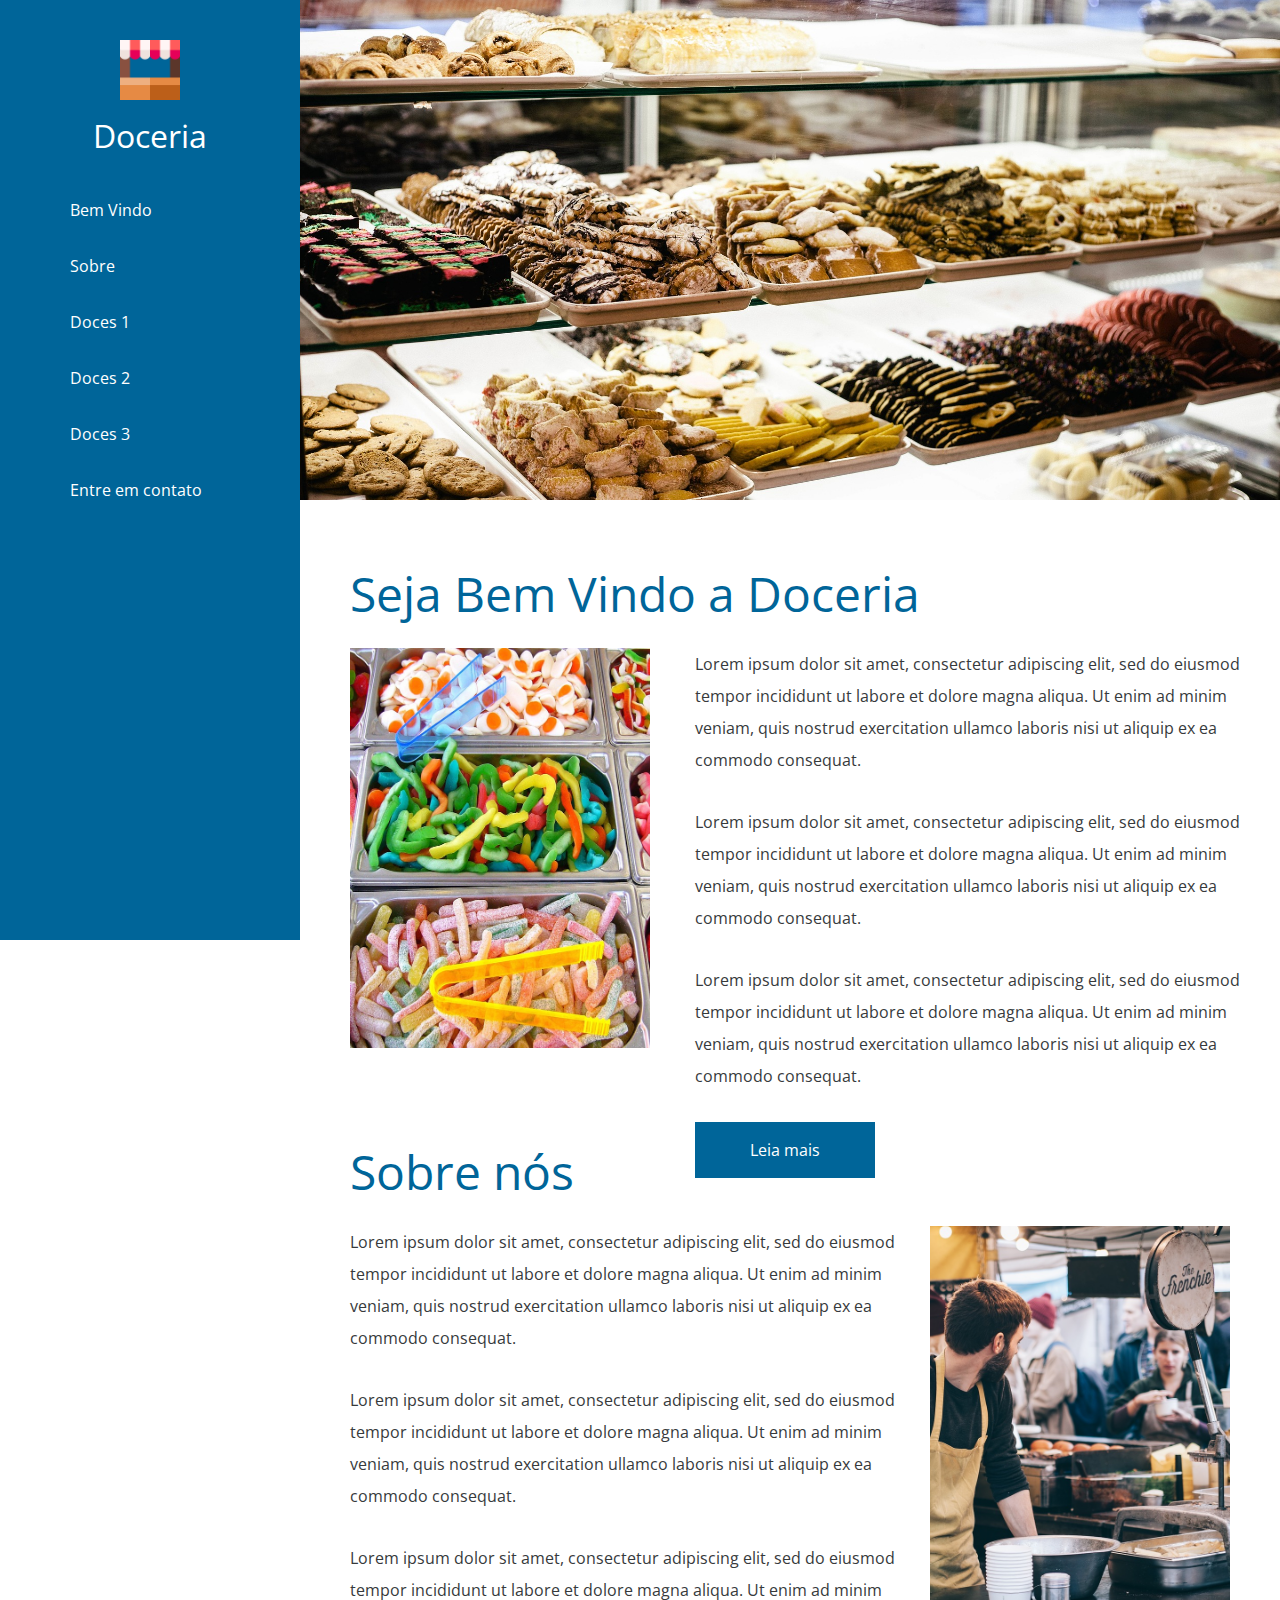
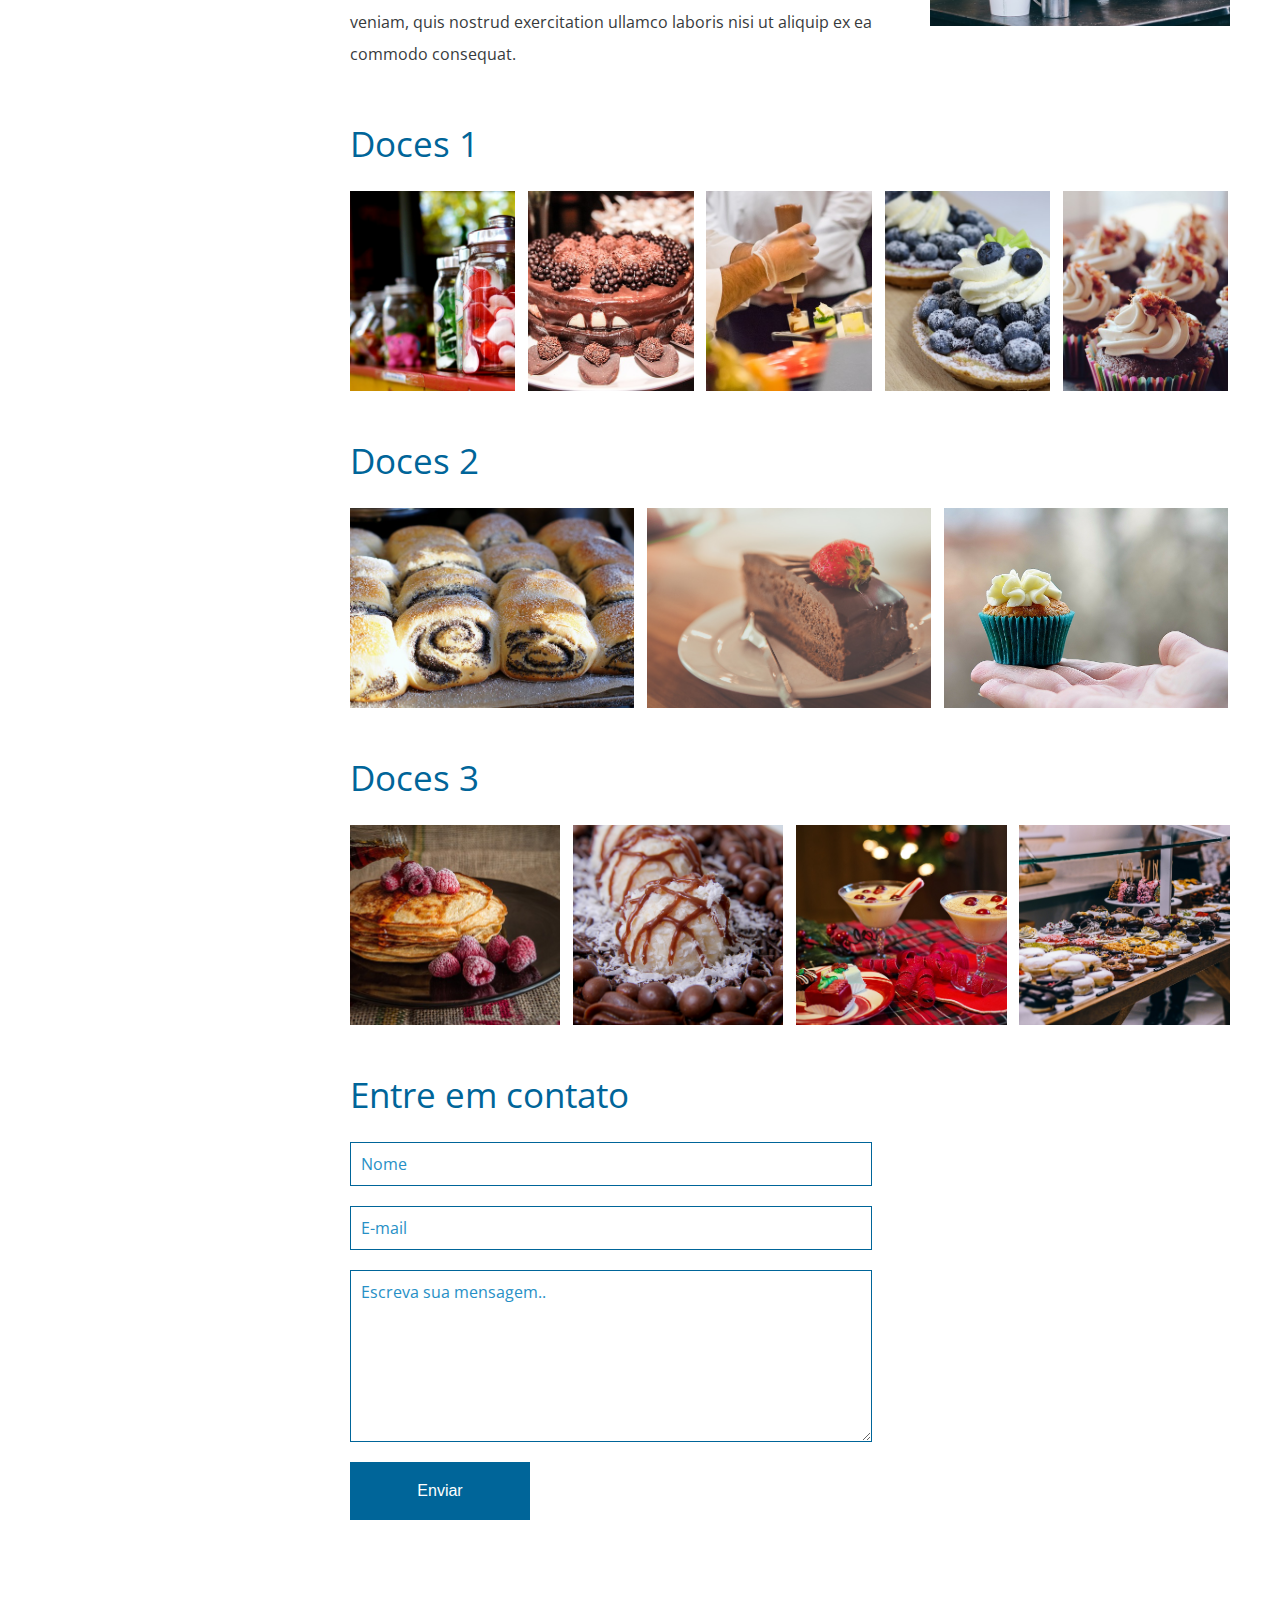
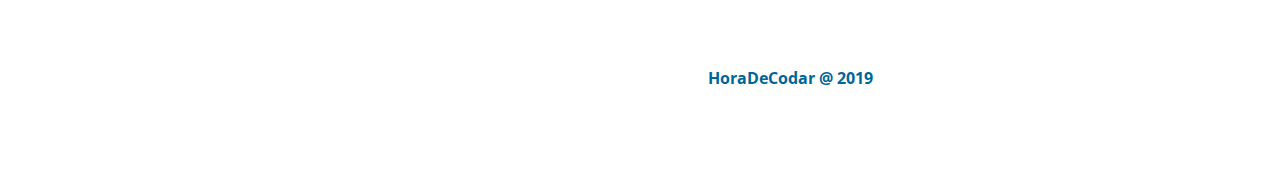
==== Doceria/index.html @ 5d736c56 "Add files via upload" ====
<!DOCTYPE html>
<html>
    <head>
        <title>Doceria Single Page</title>
        <link rel="stylesheet" type="text/css" href="css/reset.css">
        <link rel="stylesheet" type="text/css" href="css/style.css">
        <link rel="preconnect" href="https://fonts.googleapis.com">
        <link rel="preconnect" href="https://fonts.gstatic.com" crossorigin>
        <link href="https://fonts.googleapis.com/css2?family=Open+Sans:wght@300&display=swap" rel="stylesheet">
    </head>
    <body>
        <div class="container">
            <div id="sidebar">
                <div class="sidebar-container">
                    <img class="logo-doceria" src="img/stand.png" alt="Logo Doceria"/>
                    <h1>Doceria</h1>
                    <nav>
                        <ul>
                            <li><a href="#sessao-bemvindo">Bem Vindo</a></li>
                            <li><a href="#sessao-sobre">Sobre</a></li>
                            <li><a href="#sessao-doces1">Doces 1</a></li>
                            <li><a href="#sessao-doces2">Doces 2</a></li>
                            <li><a href="#sessao-doces3">Doces 3</a></li>
                            <li><a href="#sessao-contato">Entre em contato</a></li>
                            
                        </ul>
                    </nav>
                </div>
            </div>
            <div class="content">
                <main>
                    <section id="sessao-bemvindo">
                        <div class="banner"></div>
                        <div class="sessao-bemvindo-content">
                            <h1>Seja Bem Vindo a Doceria</h1>
                            <div class="sessao-minibanner"></div>
                            <div class="sessao-descricao">
                                <p>
                                    Lorem ipsum dolor sit amet, consectetur adipiscing elit, sed do eiusmod tempor incididunt ut labore et dolore magna aliqua. Ut enim ad minim veniam, quis nostrud exercitation ullamco laboris nisi ut aliquip ex ea commodo consequat.
                                </p>
                                <p>
                                    Lorem ipsum dolor sit amet, consectetur adipiscing elit, sed do eiusmod tempor incididunt ut labore et dolore magna aliqua. Ut enim ad minim veniam, quis nostrud exercitation ullamco laboris nisi ut aliquip ex ea commodo consequat.
                                </p>
                                <p>
                                    Lorem ipsum dolor sit amet, consectetur adipiscing elit, sed do eiusmod tempor incididunt ut labore et dolore magna aliqua. Ut enim ad minim veniam, quis nostrud exercitation ullamco laboris nisi ut aliquip ex ea commodo consequat.
                                </p>
                                <a href="#" class="sessao-bemvindo-btn">Leia mais</a>
                            </div>
                        </div>

                    </section>
                    <section id="sessao-sobre">
                        <div class="sessao-content">
                            <h1>Sobre nós</h1>
                            <div class="sessao-minibanner"></div>
                            <div class="sessao-descricao">
                            <p>
                                Lorem ipsum dolor sit amet, consectetur adipiscing elit, sed do eiusmod tempor incididunt ut labore et dolore magna aliqua. Ut enim ad minim veniam, quis nostrud exercitation ullamco laboris nisi ut aliquip ex ea commodo consequat.
                            </p>
                            <p>
                                Lorem ipsum dolor sit amet, consectetur adipiscing elit, sed do eiusmod tempor incididunt ut labore et dolore magna aliqua. Ut enim ad minim veniam, quis nostrud exercitation ullamco laboris nisi ut aliquip ex ea commodo consequat.
                            </p>
                            <p>
                                Lorem ipsum dolor sit amet, consectetur adipiscing elit, sed do eiusmod tempor incididunt ut labore et dolore magna aliqua. Ut enim ad minim veniam, quis nostrud exercitation ullamco laboris nisi ut aliquip ex ea commodo consequat.
                            </p>
                            </div>
                        </div>
                    </section>
                    <section id="sessao-doces1">
                        <h2>Doces 1</h2>
                        <div class="doces1-imgs banner-galeria" id="img1"></div>
                        <div class="doces1-imgs banner-galeria" id="img2"></div>
                        <div class="doces1-imgs banner-galeria" id="img3"></div>
                        <div class="doces1-imgs banner-galeria" id="img4"></div>
                        <div class="doces1-imgs banner-galeria" id="img5"></div>
                    </section>
                    <section id="sessao-doces2">
                        <h2>Doces 2</h2>
                        <div class="doces2-imgs banner-galeria" id="img6"></div>
                        <div class="doces2-imgs banner-galeria" id="img7"></div>
                        <div class="doces2-imgs banner-galeria" id="img8"></div>
                    </section>
                    <section id="sessao-doces3">
                        <h2>Doces 3</h2>
                        <div class="doces3-imgs banner-galeria" id="img9"></div>
                        <div class="doces3-imgs banner-galeria" id="img10"></div>
                        <div class="doces3-imgs banner-galeria" id="img11"></div>
                        <div class="doces3-imgs banner-galeria" id="img12"></div>
                    </section>
                    <section id="sessao-contato">
						<h2>Entre em contato</h2>
						<form id="form-contato">
							<input type="text" name="name" placeholder="Nome">
							<input type="email" name="email" placeholder="E-mail">
							<textarea name="message" placeholder="Escreva sua mensagem.."></textarea>
							<input type="submit" value="Enviar">
						</form>
					</section>
                    <footer>
                        <p>HoraDeCodar @ 2019</p>
                    </footer>
                </main>
            </div>
        </div>
    </body>
</html>
---- Doceria/css/style.css ----
/* geral */

html {
	font-family: 'Open sans', 'sans-serif';
	color: #373A3C;
}

a {
	transition: .5s;
}

/* sidebar */

#sidebar {
	position: fixed;
	height: 100%;
	width: 300px;
	background-color: #006599;
	padding-top: 40px;
}

#sidebar h1 {
	color: #FFF;
	font-size: 32px;
	text-align: center;
	margin-top: 20px;
	margin-bottom: 30px;
}

#sidebar a {
	color: #FFF;
	text-decoration: none;
	font-size: 16px;
}

#sidebar a:hover {
	color: #F4EF5E;
}

#sidebar li {
	padding: 20px;
}

.sidebar-container {
	position: relative;
	margin-left: auto;
	margin-right: auto;
	width: 200px;
}

.logo-doceria {
	width: 60px;
	height: 60px;
	display: block;
	position: relative;
	margin-left: auto;
	margin-right: auto;
}

/* conteudo */

.content {
	position: absolute;
	left: 300px;
	width: calc(100% - 300px);
}

.content h1, .content h2 {
	color: #006599;
	margin-bottom: 30px;
}

.content h1 {
	font-size: 48px;
}

.content h2 {
	font-size: 35px;
}

section {
	padding-left: 50px;
}

/* bem vindo */

#sessao-bemvindo {
	padding-left: 0;
}

.sessao-bemvindo-content {
	padding-left: 50px;
}

#sessao-bemvindo .banner {
	height: 500px;
	background-image: url('../img/banner2.jpg');
	background-position: center;
	background-size: cover;
}

#sessao-bemvindo h1 {
	margin-top: 70px;
}

#sessao-bemvindo::after, #sessao-sobre::after {
	content: "";
	display: block;
	clear: both;
	margin-bottom: 100px;
}

.sessao-minibanner {
	width: 300px;
	height: 400px;
	background-image: url('../img/banner3.jpg');
	background-position: center;
	background-size: cover;
	float: left;
}

.sessao-descricao {
	position: absolute;
	left: 370px;
	padding-right: 30px;
}

.sessao-descricao p {
	line-height: 2;
	font-size: 16px;
	margin-bottom: 30px;
	margin-left: 25px;
}

.sessao-bemvindo-btn, form input[type=submit] {
	background-color: #006599;
	color: #FFF;
	text-decoration: none;
	padding: 20px 40px;
	transition: .5s;
	display: block;
	width: 100px;
	text-align: center;
	border: none;
	cursor: pointer;
	margin-left: 25px;
}

.sessao-bemvindo-btn:hover, form input[type=submit]:hover {
	background-color: #2790C6;
}

/* sessao sobre */

#sessao-sobre .sessao-minibanner {
	float: right;
	margin-right: 50px;
	background-image: url('../img/banner4.jpg');
}

#sessao-sobre .sessao-descricao {
	position: absolute;
	left: 25px;
	width: calc(100% - 400px);
}

/* galerias */

.banner-galeria {
	background-position: center;
	background-size: cover;
	display: inline-block;
	height: 200px;
}

#sessao-doces1, #sessao-doces2, #sessao-doces3 {
	padding-right: 50px;
	margin-bottom: 50px;
}

.doces1-imgs {
	width: 18.8%;
	margin-left: .5%;
	margin-right: .5%;
}

#img1 {
	background-image: url('../img/galeria1.jpg');
	margin-left: 0;
}

#img2 {
	background-image: url('../img/galeria2.jpg');
}

#img3 {
	background-image: url('../img/galeria3.jpg');
}

#img4 {
	background-image: url('../img/galeria4.jpg');
}

#img5 {
	background-image: url('../img/galeria5.jpg');
	margin-right: 0;
}

.doces2-imgs {
	width: 32.3%;
	margin-left: .5%;
	margin-right: .5%;
}

#img6 {
	background-image: url('../img/galeria6.jpg');
	margin-left: 0;
}

#img7 {
	background-image: url('../img/galeria7.jpg');
}

#img8 {
	background-image: url('../img/galeria8.jpg');
	margin-right: 0;
}

.doces3-imgs {
	width: 23.9%;
	margin-left: .5%;
	margin-right: .5%;
}

#img9 {
	background-image: url('../img/galeria9.jpg');
	margin-left: 0;
}

#img10 {
	background-image: url('../img/galeria10.jpg');
}

#img11 {
	background-image: url('../img/galeria11.jpg');
}

#img12 {
	background-image: url('../img/galeria12.jpg');
	margin-right: 0;
}

/* contato */

#form-contato {
	width: 500px;
}

#form-contato input[type=text], #form-contato input[type=email], #form-contato textarea {
	display: block;
	border: 1px solid #006599;
	padding: 10px;
	margin-bottom: 20px;
	width: 100%;
	font-size: 16px;
	font-family: 'Open sans', sans-serif;
}

#form-contato input[type=text]:focus, #form-contato input[type=email]:focus, #form-contato textarea:focus {
	border-color: #2790C6;
}

#form-contato textarea {
	height: 150px;
}

#form-contato ::placeholder {
	color: #2790C6;
}

#form-contato input[type=submit] {
	margin-left: 0;
	font-size: 16px;
	width: 180px;
}

/* footer */

footer {
	height: 100px;
	padding-top: 150px;
	color: #006599;
}

footer p {
	text-align: center;
	font-weight: bold;
}
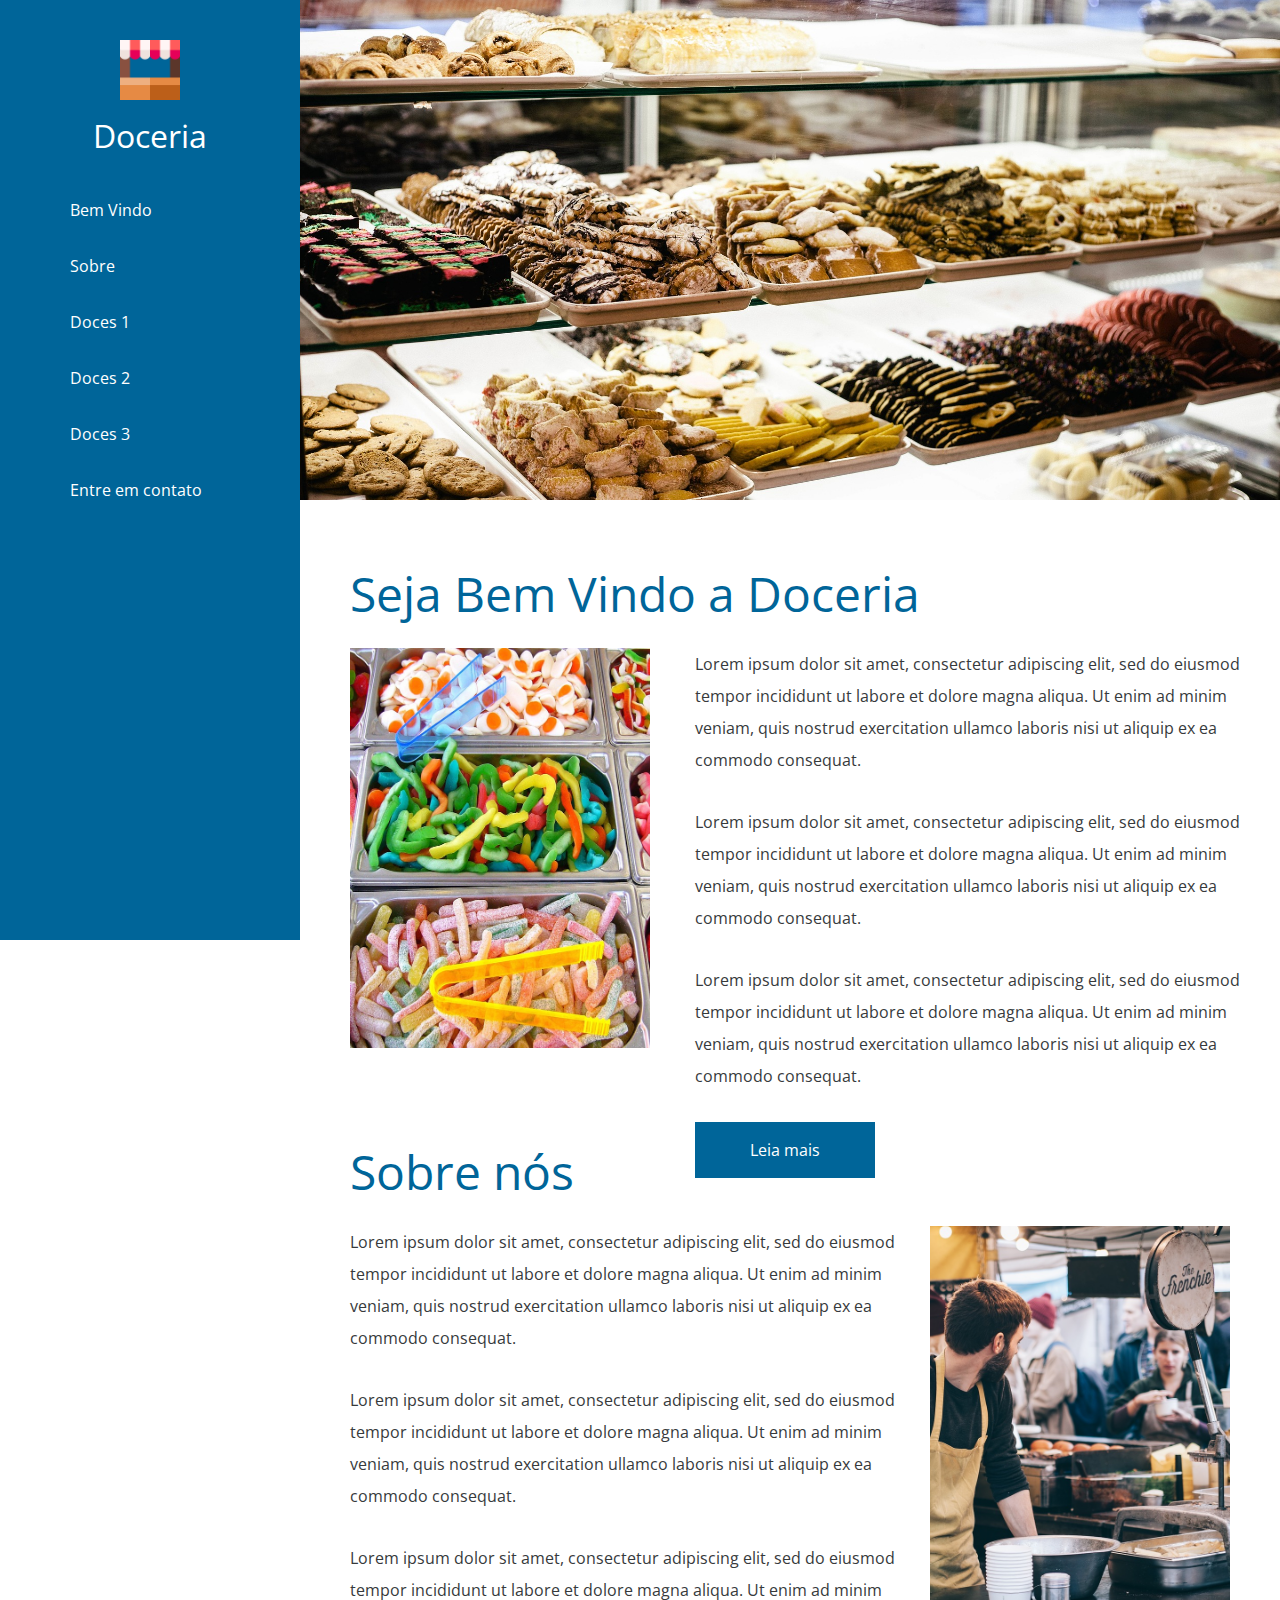
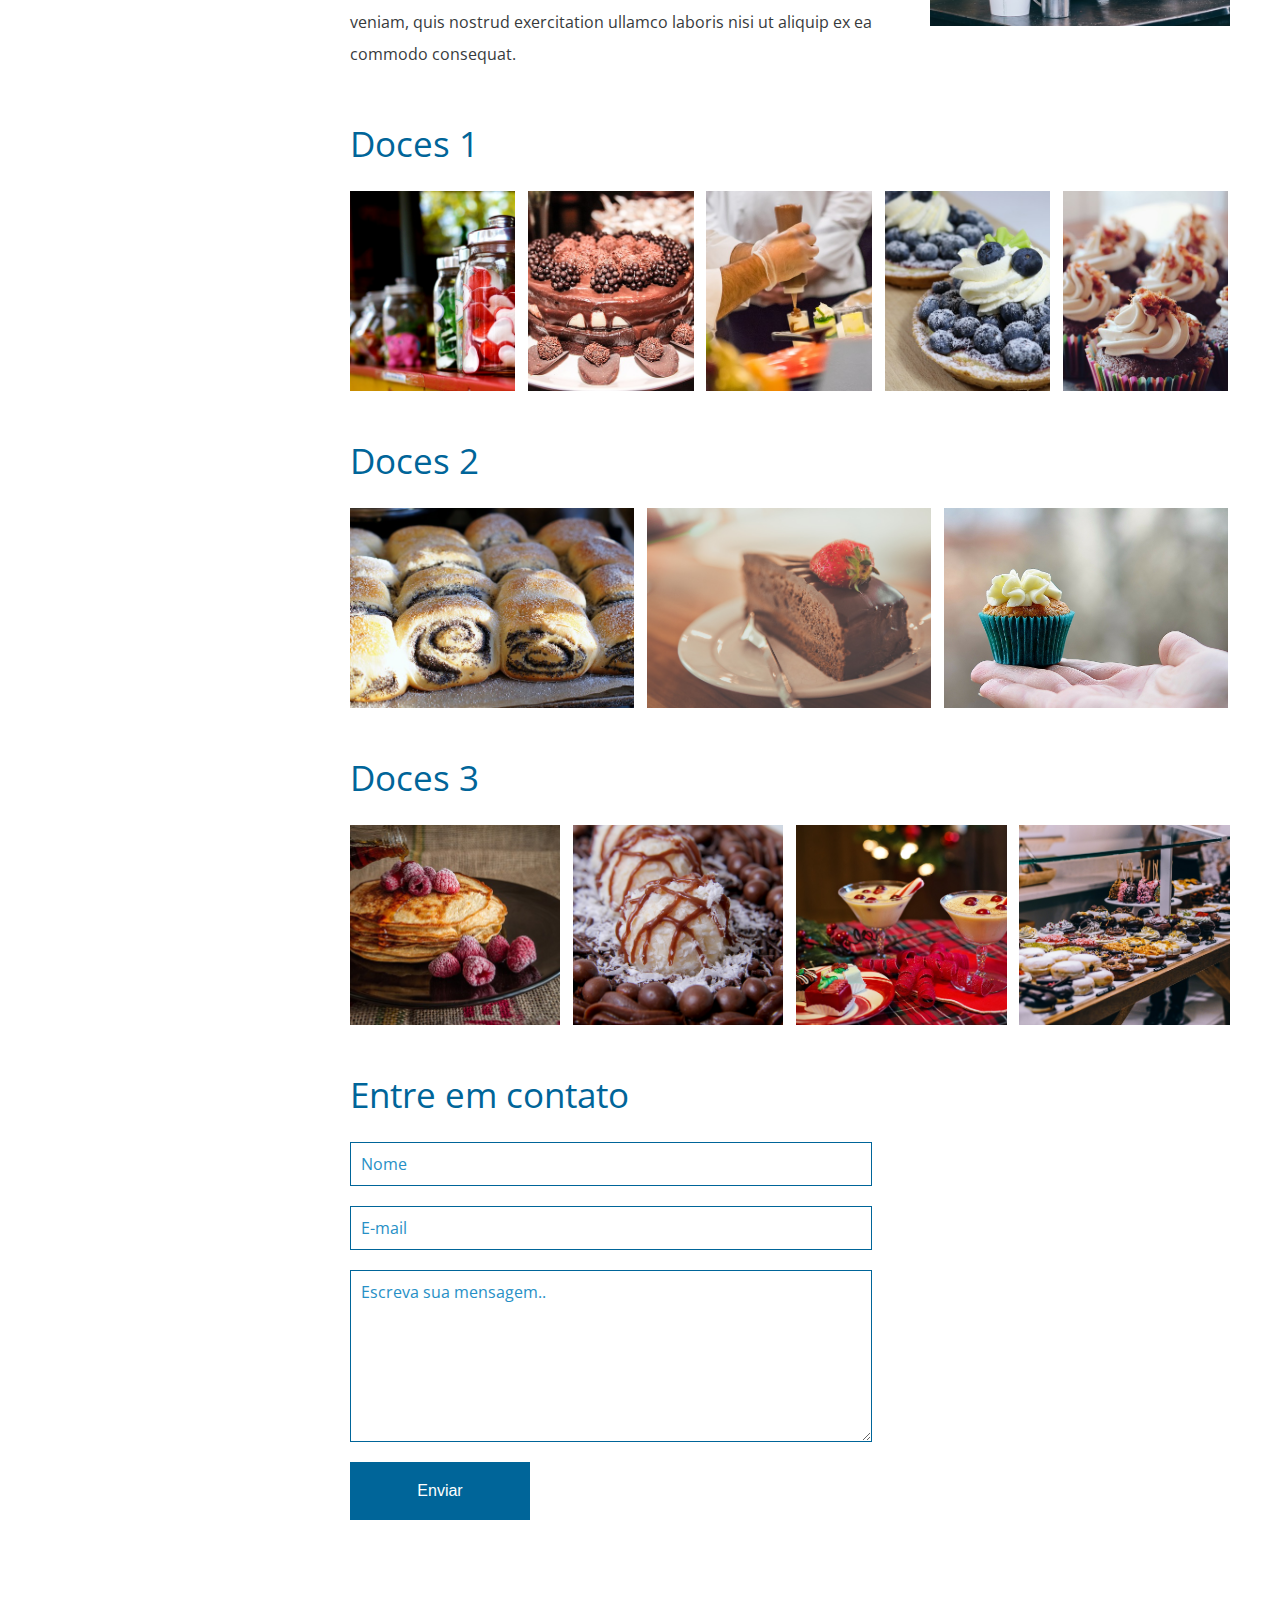
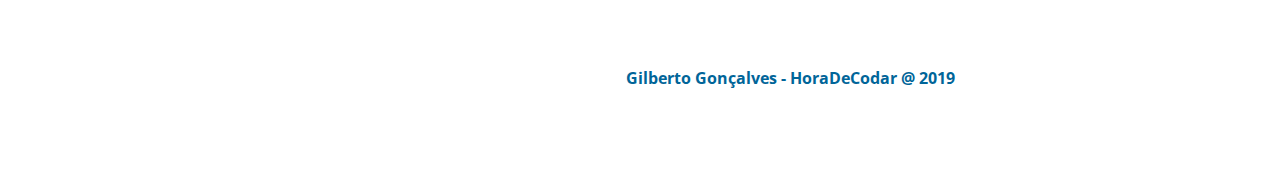
==== commit cd7e76d6: "Update index.html" ====
--- a/Doceria/index.html
+++ b/Doceria/index.html
@@ -97,10 +97,10 @@
 						</form>
 					</section>
                     <footer>
-                        <p>HoraDeCodar @ 2019</p>
+                        <p>Gilberto Gonçalves  -  HoraDeCodar @ 2019</p>
                     </footer>
                 </main>
             </div>
         </div>
     </body>
-</html>+</html>
